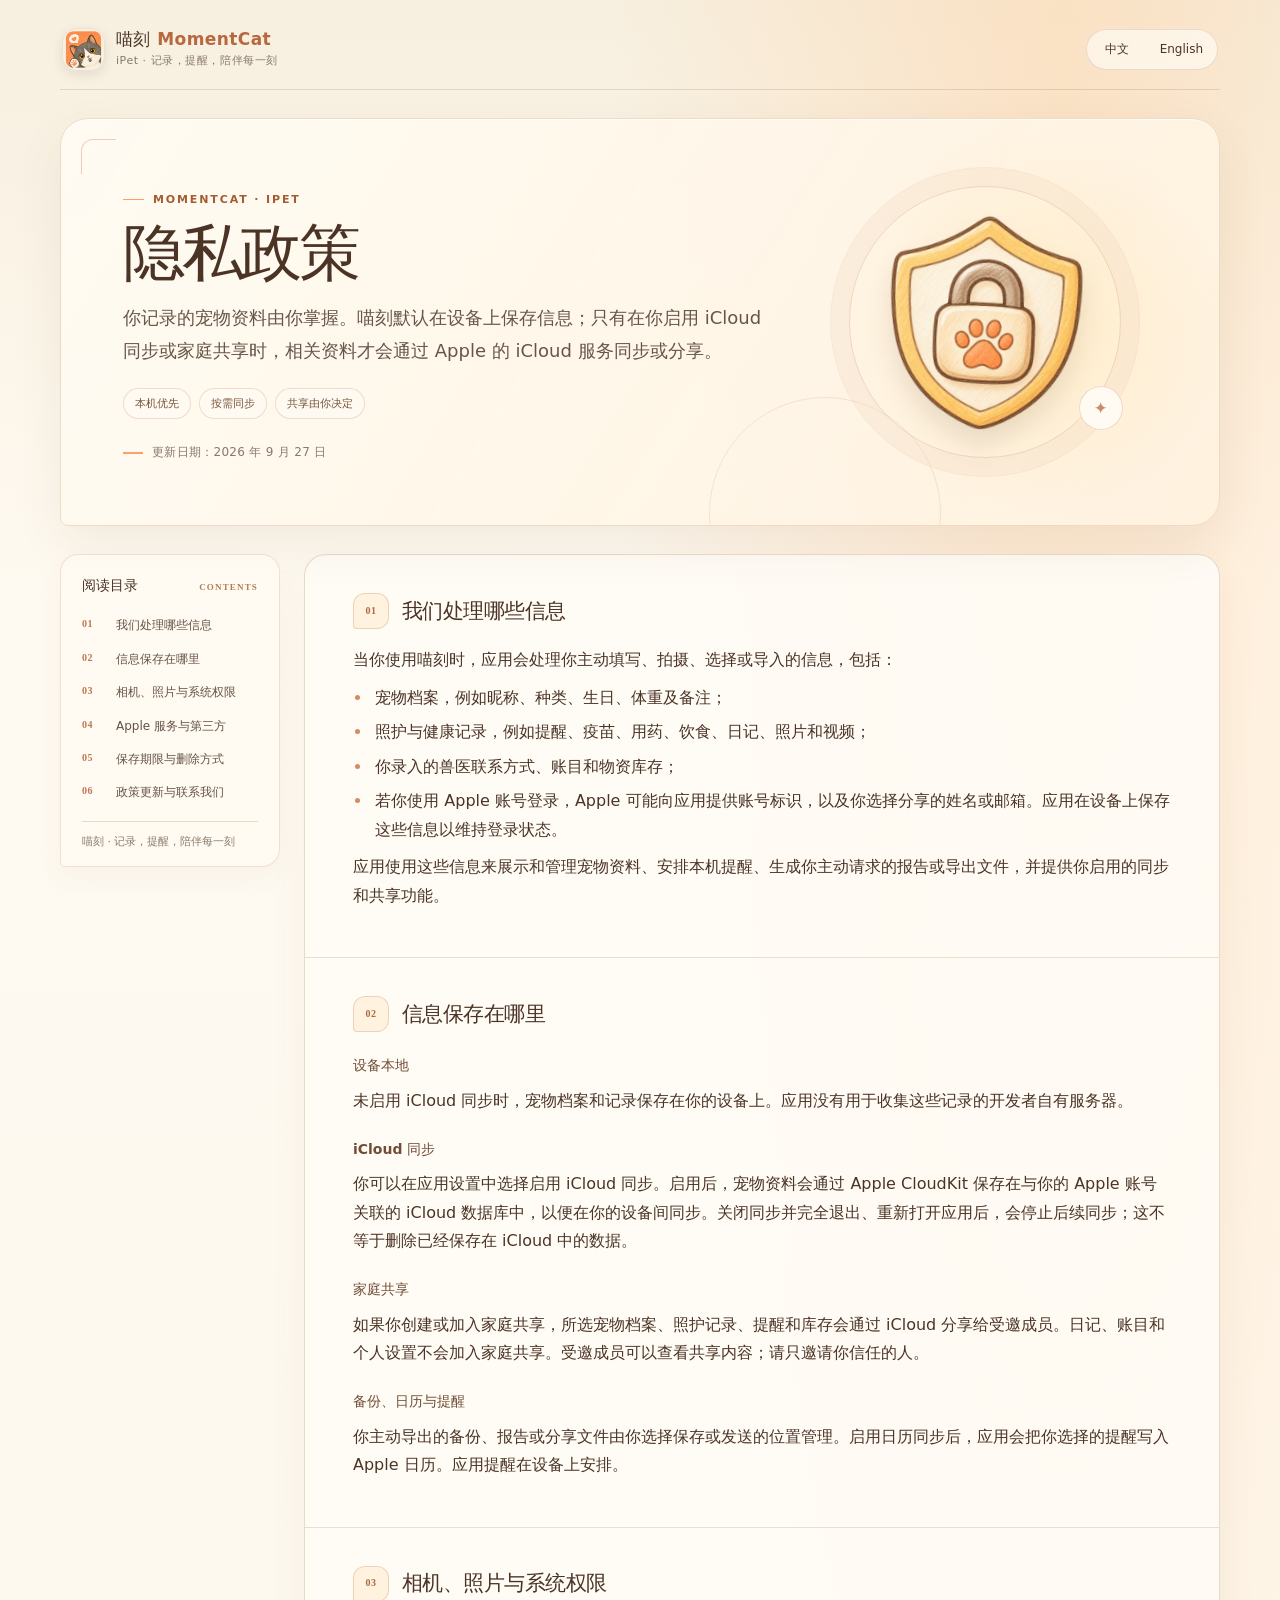
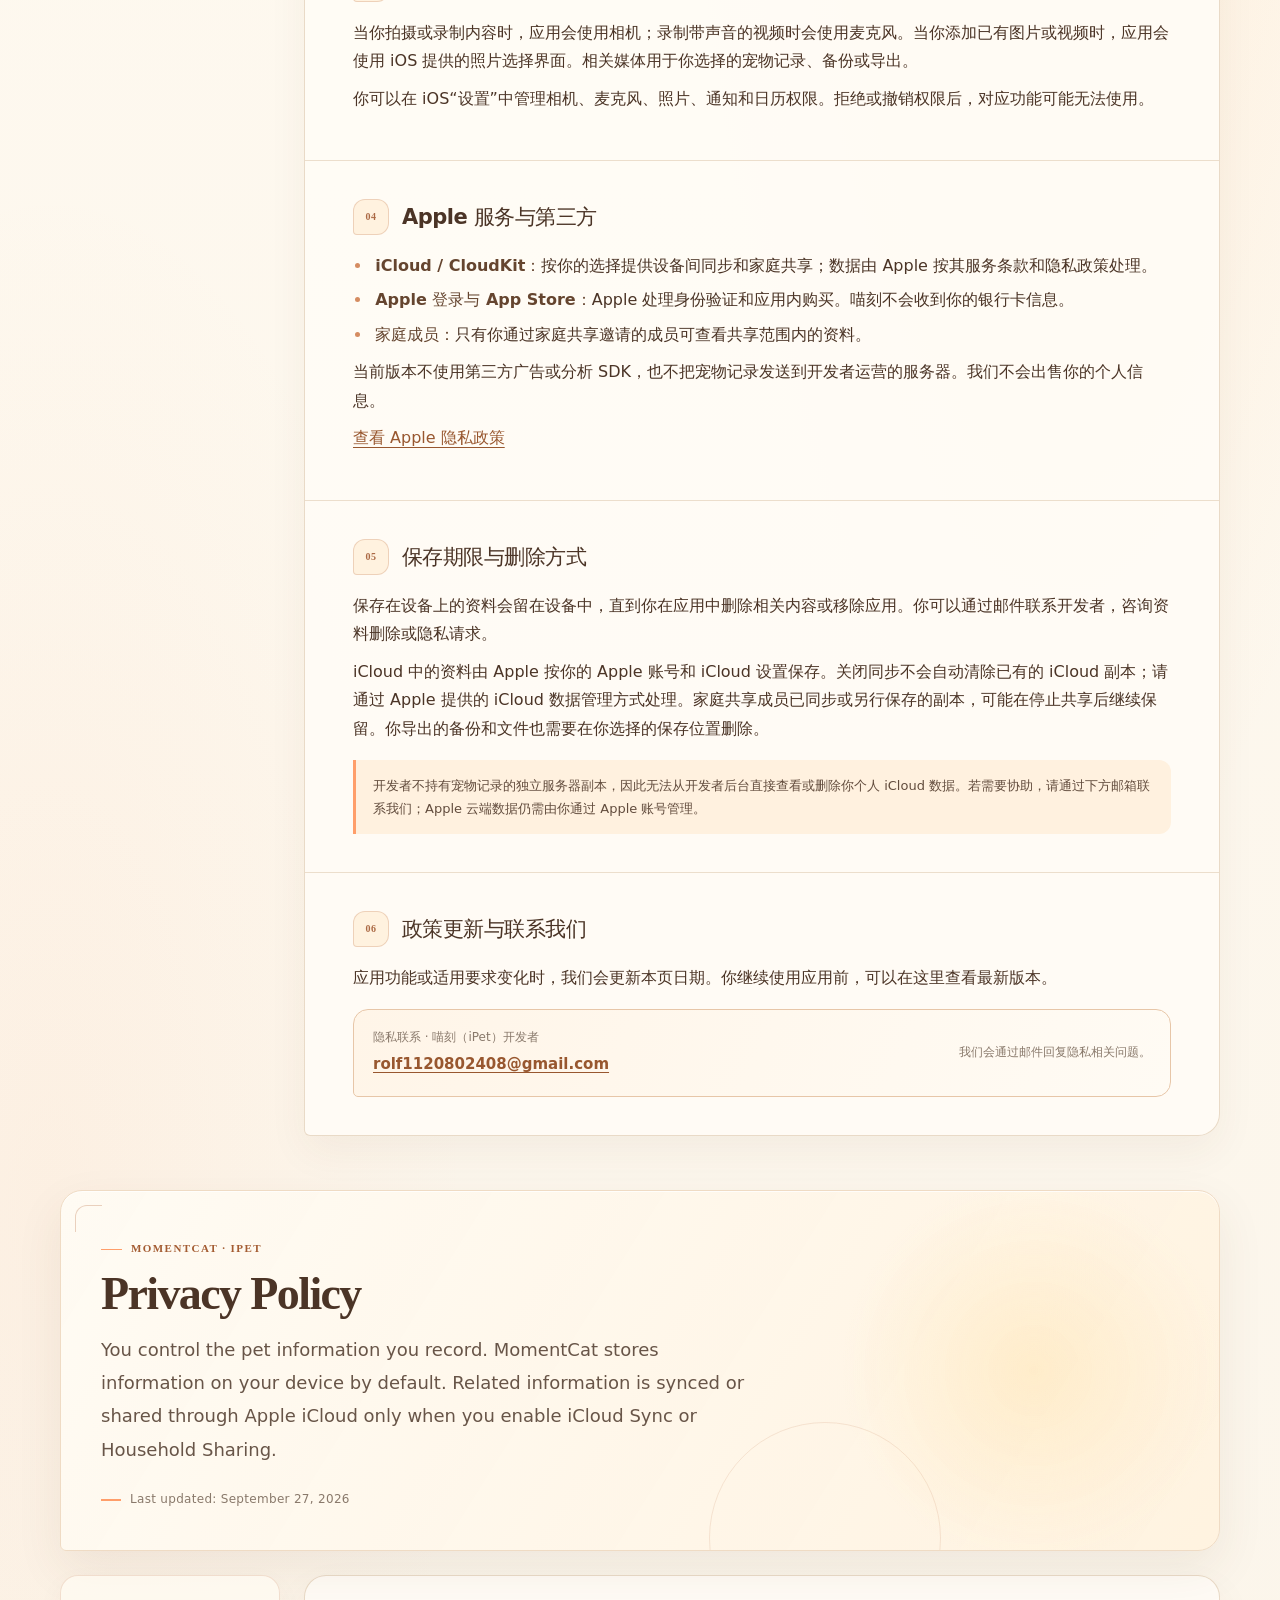
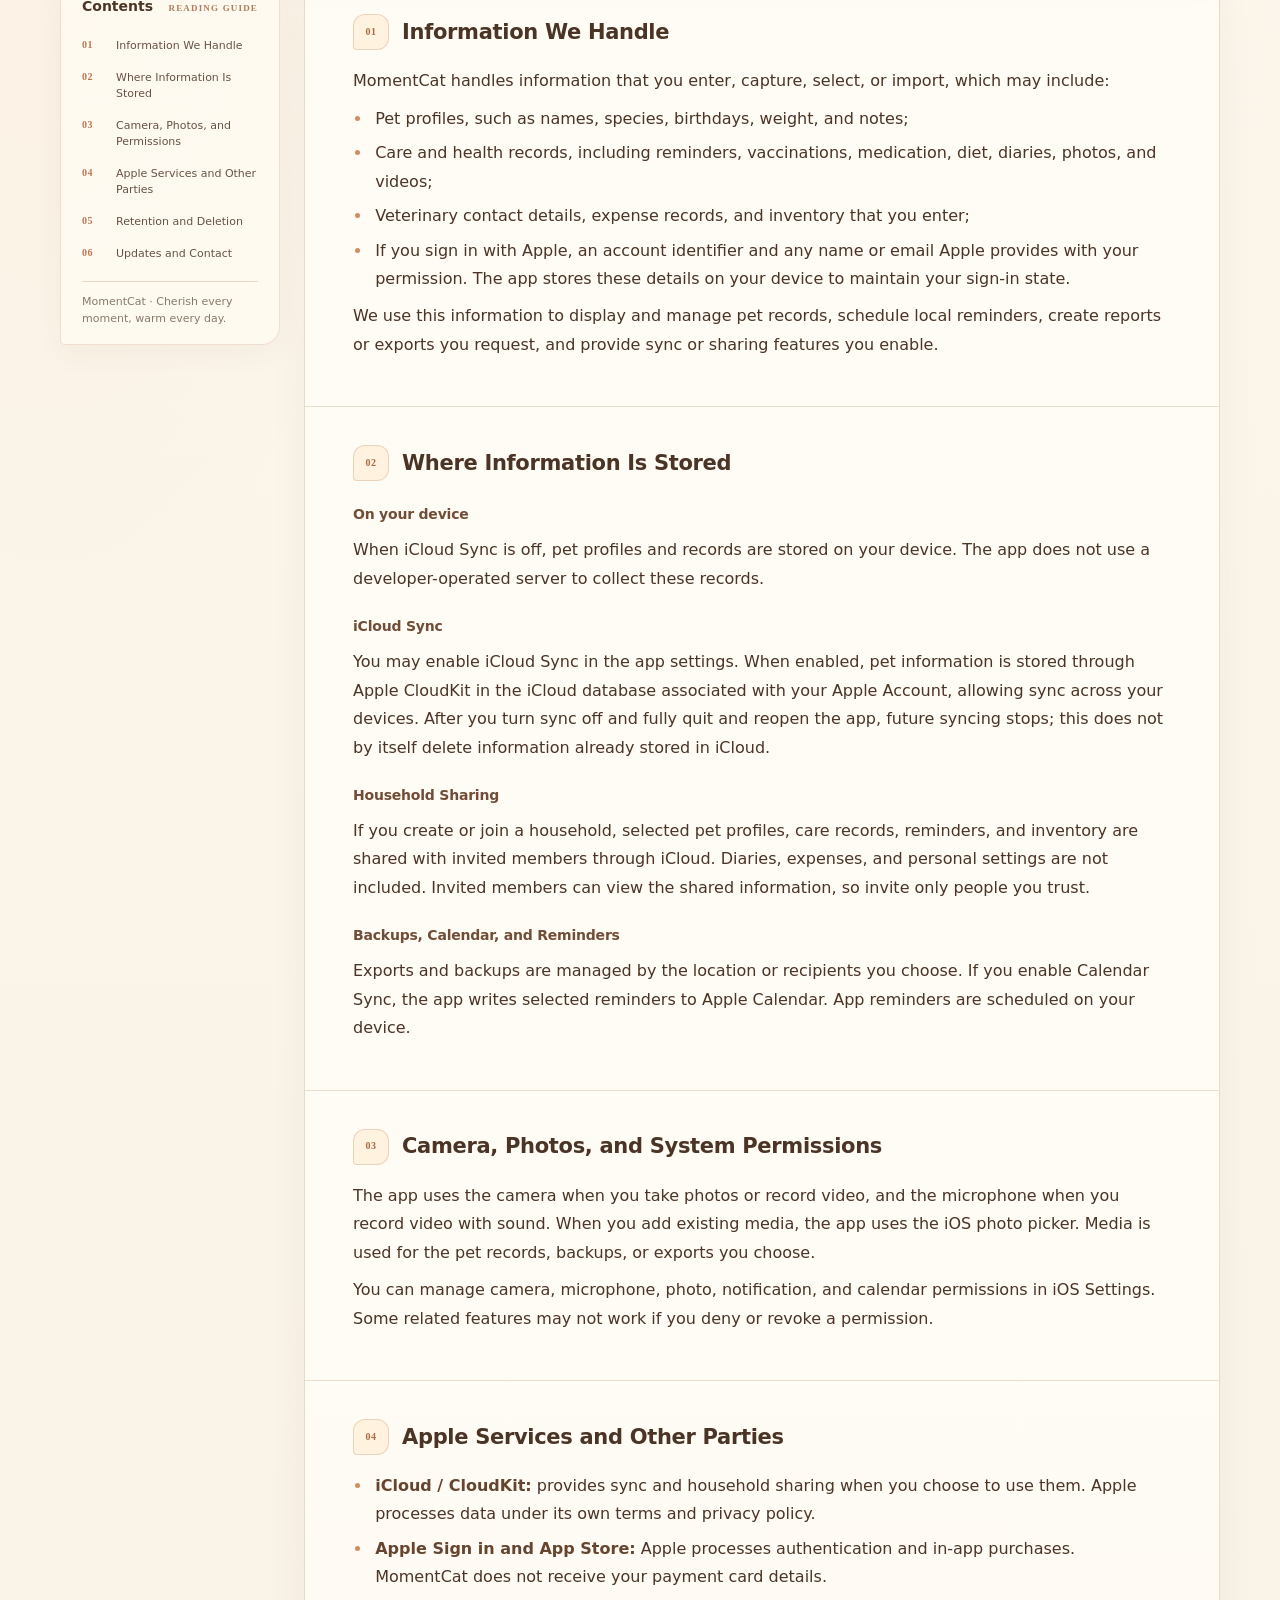
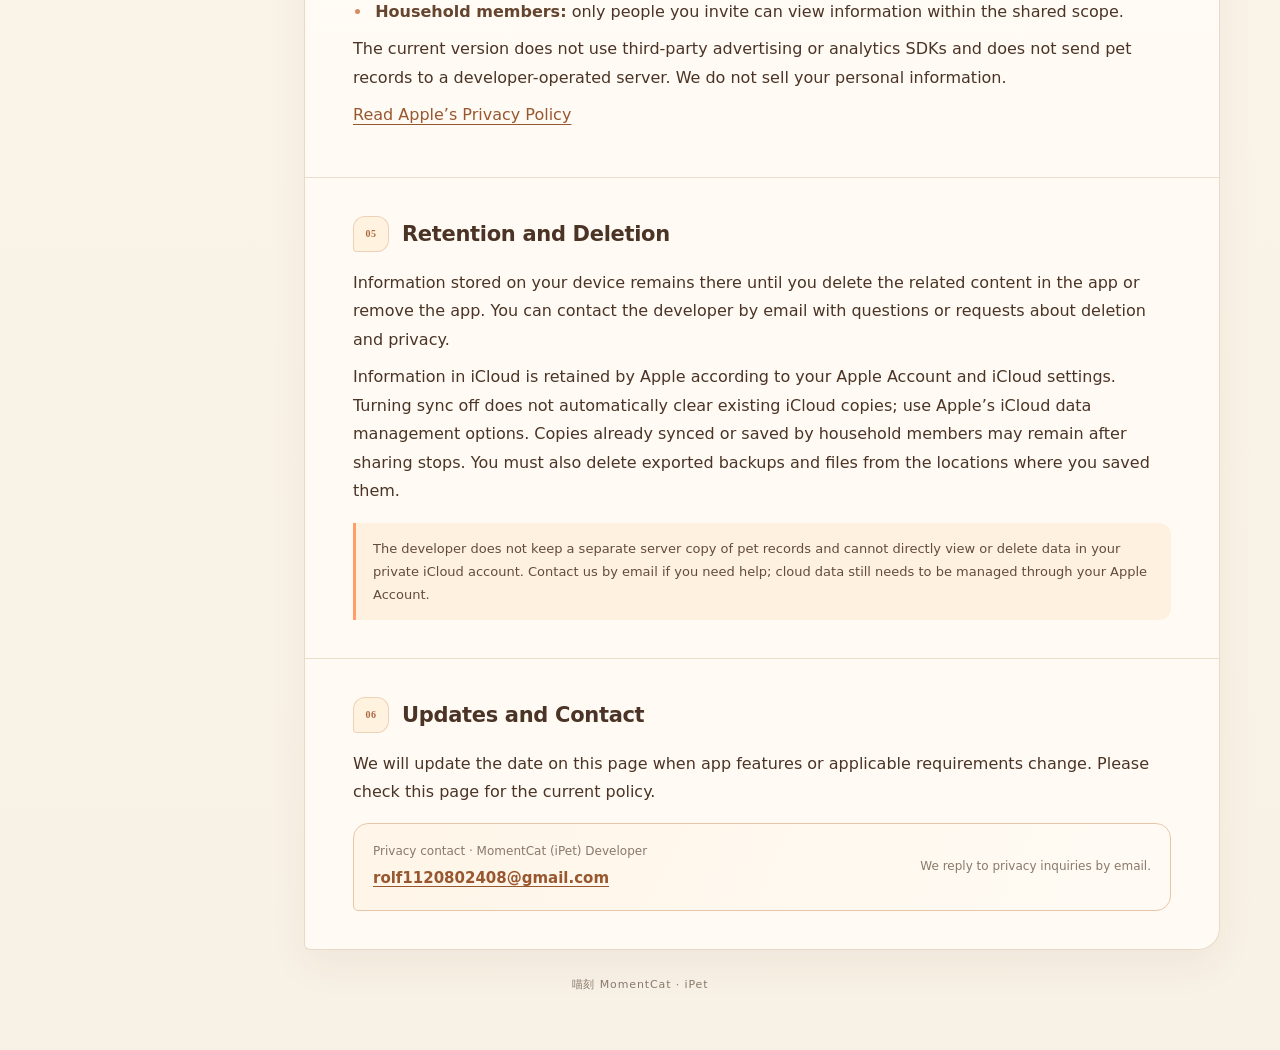
==== index.html @ 3aa4ffc6 "Publish iPet privacy policy" ====
<!doctype html>
<html lang="zh-Hans">
<head>
  <meta charset="utf-8">
  <meta name="viewport" content="width=device-width, initial-scale=1">
  <meta name="description" content="喵刻 iPet 隐私政策，说明应用如何处理宠物档案、照护记录、iCloud 同步和家庭共享数据。">
  <meta name="theme-color" content="#f7efdf">
  <title>隐私政策 · 喵刻 iPet</title>
  <style>
    :root {
      color-scheme: light;
      --paper: #f7efdf;
      --paper-light: #fffbf3;
      --paper-warm: #fff2df;
      --ink: #4b3426;
      --muted: #89796b;
      --line: #e8d8c4;
      --peach: #ff9e6a;
      --apricot: #ffc48b;
      --caramel: #c98d67;
      font-family: -apple-system, BlinkMacSystemFont, "PingFang SC", "Hiragino Sans GB", "Microsoft YaHei", system-ui, sans-serif;
      font-synthesis: none;
      text-rendering: optimizeLegibility;
      scroll-behavior: smooth;
    }

    * { box-sizing: border-box; }
    body {
      margin: 0;
      color: var(--ink);
      background:
        radial-gradient(ellipse at 83% 3%, rgba(255, 196, 139, .34), transparent 28rem),
        radial-gradient(ellipse at 4% 48%, rgba(255, 158, 106, .08), transparent 26rem),
        linear-gradient(180deg, #f7efdf 0%, #fffaf1 38rem, #f8f1e5 100%);
      line-height: 1.78;
    }

    a { color: #98572f; text-underline-offset: .22em; }
    a:hover { color: #6e3d23; }
    a:focus-visible { outline: 3px solid var(--peach); outline-offset: 4px; border-radius: 5px; }
    .page-shell { width: min(100% - 48px, 1160px); margin: 0 auto; padding: 24px 0 56px; }
    .masthead { display: flex; align-items: center; justify-content: space-between; gap: 18px; padding: 4px 2px 18px; border-bottom: 1px solid rgba(137, 121, 107, .22); }
    .brand { display: flex; align-items: center; gap: 11px; min-width: 0; }
    .brand-mark { width: 43px; height: 43px; flex: 0 0 auto; border: 1px solid rgba(75, 52, 38, .08); border-radius: 14px; box-shadow: 0 4px 12px rgba(75, 52, 38, .1); }
    .brand-name { font-size: 17px; font-weight: 760; letter-spacing: .025em; line-height: 1.35; }
    .brand-name span { color: #b7683e; font-weight: 600; }
    .brand-caption { color: var(--muted); font-size: 11px; letter-spacing: .05em; }
    .language-nav { display: flex; gap: 7px; padding: 4px; border: 1px solid rgba(137, 121, 107, .2); border-radius: 999px; background: rgba(255, 251, 243, .7); }
    .language-nav a { min-width: 52px; padding: 5px 10px; border-radius: 999px; color: var(--ink); font-size: 12px; text-align: center; text-decoration: none; transition: background .18s ease, color .18s ease; }
    .language-nav a:hover { color: #fffaf1; background: #b7683e; }

    .intro {
      position: relative;
      display: grid;
      grid-template-columns: minmax(0, 1.3fr) minmax(220px, .7fr);
      align-items: center;
      gap: clamp(12px, 4vw, 52px);
      min-height: 330px;
      margin: 28px 0 28px;
      padding: clamp(28px, 5.5vw, 62px);
      overflow: hidden;
      border: 1px solid #efdbc4;
      border-radius: 28px 28px 28px 8px;
      background:
        radial-gradient(circle at 84% 50%, rgba(255, 225, 166, .42), transparent 12rem),
        linear-gradient(122deg, rgba(255, 251, 243, .98) 0%, rgba(255, 242, 223, .95) 100%);
      box-shadow: 0 18px 48px rgba(87, 60, 40, .08), inset 0 1px rgba(255, 255, 255, .8);
    }
    .intro::before { position: absolute; top: 20px; left: 20px; width: 34px; height: 34px; border-top: 1px solid rgba(201, 141, 103, .38); border-left: 1px solid rgba(201, 141, 103, .38); border-radius: 12px 0 0; content: ""; }
    .intro::after { position: absolute; right: 24%; bottom: -104px; width: 230px; height: 230px; border: 1px solid rgba(201, 141, 103, .19); border-radius: 50%; content: ""; pointer-events: none; }
    .intro-copy { position: relative; z-index: 1; }
    .eyebrow { display: inline-flex; align-items: center; gap: 9px; color: #a45c32; font-size: 11px; font-weight: 750; letter-spacing: .17em; text-transform: uppercase; }
    .eyebrow::before { width: 21px; height: 1px; background: var(--peach); content: ""; }
    h1 { max-width: 12em; margin: 9px 0 13px; font-size: clamp(39px, 6.5vw, 62px); line-height: 1.12; letter-spacing: -.055em; }
    .intro p { max-width: 650px; margin: 0; color: #685548; font-size: clamp(15px, 2vw, 18px); line-height: 1.85; }
    .hero-points { display: flex; flex-wrap: wrap; gap: 8px; margin-top: 20px; }
    .hero-points span { padding: 5px 11px; border: 1px solid rgba(201, 141, 103, .28); border-radius: 999px; background: rgba(255, 251, 243, .68); color: #78543c; font-size: 11px; font-weight: 650; }
    .updated { display: inline-flex; align-items: center; gap: 9px; margin-top: 23px; color: var(--muted); font-size: 12px; letter-spacing: .025em; }
    .updated::before { width: 20px; height: 2px; background: var(--peach); content: ""; }
    .hero-art { position: relative; z-index: 1; display: grid; place-items: center; min-height: 230px; }
    .hero-art::before { position: absolute; width: min(100%, 270px); aspect-ratio: 1; border: 1px solid rgba(201, 141, 103, .28); border-radius: 50%; box-shadow: 0 0 0 18px rgba(255, 251, 243, .18), 0 0 0 19px rgba(201, 141, 103, .12); content: ""; }
    .hero-art::after { position: absolute; right: 10%; bottom: 10%; width: 42px; height: 42px; border: 1px solid rgba(201, 141, 103, .3); border-radius: 50%; background: var(--paper-light); content: "✦"; color: #c98d67; display: grid; place-items: center; font-size: 17px; }
    .hero-art img { position: relative; width: min(88%, 270px); filter: drop-shadow(0 16px 12px rgba(91, 62, 40, .12)); transform: rotate(3deg); }

    .reader-layout { display: grid; grid-template-columns: 220px minmax(0, 1fr); align-items: start; gap: 24px; }
    .toc { position: sticky; top: 18px; padding: 18px 14px 16px; border: 1px solid rgba(201, 141, 103, .25); border-radius: 18px 18px 18px 5px; background: rgba(255, 251, 243, .78); box-shadow: 0 10px 28px rgba(87, 60, 40, .045); }
    .toc-heading { display: flex; align-items: baseline; justify-content: space-between; gap: 8px; margin: 0 7px 11px; color: var(--ink); font-size: 14px; font-weight: 750; }
    .toc-heading span { color: #b17b59; font-family: Georgia, "Times New Roman", serif; font-size: 9px; font-weight: 600; letter-spacing: .13em; }
    .toc a { display: grid; grid-template-columns: 26px minmax(0, 1fr); align-items: start; gap: 8px; padding: 8px 7px; border-radius: 9px; color: #665244; font-size: 12px; line-height: 1.45; text-decoration: none; }
    .toc a b { color: #bd7650; font-family: Georgia, "Times New Roman", serif; font-size: 10px; letter-spacing: .04em; }
    .toc a:hover { color: var(--ink); background: #fff0dd; }
    .toc-note { margin: 11px 7px 0; padding-top: 11px; border-top: 1px solid var(--line); color: var(--muted); font-size: 11px; line-height: 1.6; }
    .policy-copy { overflow: hidden; border: 1px solid rgba(232, 216, 196, .95); border-radius: 22px 22px 22px 6px; background: rgba(255, 252, 246, .88); box-shadow: 0 16px 40px rgba(87, 60, 40, .055); counter-reset: policy-section; }
    .policy-section { margin: 0; padding: clamp(24px, 4vw, 38px) clamp(23px, 5vw, 48px); border-bottom: 1px solid rgba(232, 216, 196, .82); scroll-margin-top: 24px; counter-increment: policy-section; }
    .policy-section:last-child { border-bottom: 0; }
    h2 { display: flex; align-items: center; gap: 13px; margin: 0 0 17px; font-size: clamp(18px, 2vw, 21px); line-height: 1.45; letter-spacing: -.025em; }
    h2::before { display: grid; place-items: center; width: 34px; height: 34px; flex: 0 0 auto; border: 1px solid rgba(201, 141, 103, .32); border-radius: 12px 12px 12px 4px; background: #fff2df; color: #ab6944; content: counter(policy-section, decimal-leading-zero); font-family: Georgia, "Times New Roman", serif; font-size: 10px; font-weight: 700; letter-spacing: .06em; }
    h3 { margin: 21px 0 5px; color: #714d37; font-size: 14px; }
    p { margin: 9px 0; }
    ul { margin: 9px 0 0; padding-left: 1.2em; }
    li { margin: 6px 0; padding-left: 3px; }
    li::marker { color: #d58c61; }
    strong { color: #65452f; }
    .notice { margin-top: 17px; padding: 14px 17px; border-left: 3px solid var(--peach); border-radius: 0 12px 12px 0; background: #fff1df; color: #624c3d; font-size: 13px; }
    .contact-card { display: flex; flex-wrap: wrap; align-items: center; justify-content: space-between; gap: 10px 20px; margin-top: 16px; padding: 17px 19px; border: 1px solid #e7c6a8; border-radius: 15px 15px 15px 5px; background: linear-gradient(115deg, #fff5e8, #fffbf4); }
    .contact-label { color: var(--muted); font-size: 12px; }
    .contact-email { display: inline-block; margin-top: 3px; font-size: 15px; font-weight: 720; overflow-wrap: anywhere; }
    .english { margin-top: 54px; scroll-margin-top: 18px; }
    .english .intro { display: block; min-height: auto; margin-bottom: 24px; padding: clamp(24px, 4vw, 40px); border-radius: 22px 22px 22px 6px; }
    .english .intro::before { top: 14px; left: 14px; width: 26px; height: 26px; }
    .english h1 { font-family: Georgia, "Times New Roman", serif; font-size: clamp(34px, 5vw, 46px); font-weight: 600; letter-spacing: -.035em; }
    .english .eyebrow { font-family: Georgia, "Times New Roman", serif; letter-spacing: .13em; }
    .english h2, .english h3 { letter-spacing: -.015em; }
    .english .toc a { font-size: 11px; }
    footer { padding: 25px 4px 0; color: var(--muted); font-size: 11px; letter-spacing: .08em; text-align: center; }

    @media (max-width: 780px) {
      .page-shell { width: min(100% - 32px, 680px); }
      .reader-layout { grid-template-columns: minmax(0, 1fr); gap: 12px; }
      .toc { position: sticky; z-index: 5; top: 0; display: block; padding: 9px 10px; overflow: hidden; border-radius: 12px; backdrop-filter: blur(14px); }
      .toc-heading, .toc-note { display: none; }
      .toc-links { display: flex; gap: 5px; overflow-x: auto; scrollbar-width: none; }
      .toc-links::-webkit-scrollbar { display: none; }
      .toc a { display: block; flex: 0 0 auto; padding: 7px 10px; border: 1px solid rgba(201, 141, 103, .19); border-radius: 999px; white-space: nowrap; font-size: 11px; }
      .toc a b { margin-right: 5px; }
      .policy-copy { border-radius: 17px 17px 17px 5px; }
      .policy-section { scroll-margin-top: 66px; }
      .english { margin-top: 40px; }
    }
    @media (max-width: 560px) {
      .page-shell { width: min(100% - 22px, 680px); padding-top: 13px; }
      .masthead { align-items: flex-start; gap: 8px; padding-bottom: 14px; }
      .brand { gap: 8px; }
      .brand-mark { width: 36px; height: 36px; border-radius: 11px; }
      .brand-name { font-size: 15px; }
      .brand-caption { font-size: 9px; letter-spacing: 0; }
      .language-nav { gap: 2px; padding: 3px; }
      .language-nav a { min-width: 44px; padding: 5px 7px; font-size: 11px; }
      .intro { grid-template-columns: minmax(0, 1fr) 98px; gap: 4px; min-height: 0; margin: 16px 0 17px; padding: 24px 18px 21px; border-radius: 21px 21px 21px 6px; }
      .intro::before { top: 11px; left: 11px; width: 22px; height: 22px; }
      .eyebrow { gap: 6px; font-size: 9px; letter-spacing: .13em; }
      .eyebrow::before { width: 14px; }
      h1 { margin: 9px 0 9px; font-size: clamp(34px, 10vw, 44px); }
      .intro p { font-size: 13px; line-height: 1.72; }
      .hero-points { gap: 5px; margin-top: 13px; }
      .hero-points span { padding: 4px 7px; font-size: 9px; }
      .updated { margin-top: 14px; font-size: 10px; }
      .updated::before { width: 13px; }
      .hero-art { min-height: 112px; }
      .hero-art::before { width: 86px; box-shadow: 0 0 0 8px rgba(255, 251, 243, .18), 0 0 0 9px rgba(201, 141, 103, .12); }
      .hero-art img { width: 106px; max-width: none; }
      .hero-art::after { right: -1px; bottom: 2px; width: 27px; height: 27px; font-size: 12px; }
      .toc { padding: 7px; }
      .toc a { padding: 6px 8px; font-size: 10px; }
      .policy-section { padding: 22px 18px; }
      h2 { gap: 10px; margin-bottom: 13px; font-size: 17px; }
      h2::before { width: 29px; height: 29px; border-radius: 10px 10px 10px 3px; font-size: 9px; }
      .policy-section p, .policy-section li { font-size: 13px; }
      .contact-card { align-items: flex-start; flex-direction: column; padding: 14px; }
      .contact-email { font-size: 13px; }
      .english .intro { display: block; padding: 23px 18px; }
      .english h1 { font-size: 34px; }
    }
    @media (prefers-reduced-motion: reduce) {
      :root { scroll-behavior: auto; }
      *, *::before, *::after { transition-duration: .01ms !important; animation-duration: .01ms !important; animation-iteration-count: 1 !important; }
    }
  </style>
</head>
<body>
  <main class="page-shell">
    <header class="masthead">
      <div class="brand" aria-label="喵刻 iPet">
        <img class="brand-mark" src="assets/momentcat-app-icon.png" alt="" aria-hidden="true">
        <div>
          <div class="brand-name">喵刻 <span lang="en">MomentCat</span></div>
          <div class="brand-caption">iPet · 记录，提醒，陪伴每一刻</div>
        </div>
      </div>
      <nav class="language-nav" aria-label="页面语言">
        <a href="#zh" lang="zh-Hans">中文</a>
        <a href="#en" lang="en">English</a>
      </nav>
    </header>

    <section class="intro" id="zh" lang="zh-Hans">
      <div class="intro-copy">
        <div class="eyebrow">MomentCat · iPet</div>
        <h1>隐私政策</h1>
        <p>你记录的宠物资料由你掌握。喵刻默认在设备上保存信息；只有在你启用 iCloud 同步或家庭共享时，相关资料才会通过 Apple 的 iCloud 服务同步或分享。</p>
        <div class="hero-points" aria-label="隐私原则">
          <span>本机优先</span>
          <span>按需同步</span>
          <span>共享由你决定</span>
        </div>
        <div class="updated">更新日期：2026 年 9 月 27 日</div>
      </div>
      <div class="hero-art" aria-hidden="true">
        <img src="assets/privacy-shield.png" alt="">
      </div>
    </section>

    <div class="reader-layout">
      <nav class="toc" aria-label="隐私政策目录">
        <div class="toc-heading">阅读目录 <span>CONTENTS</span></div>
        <div class="toc-links">
          <a href="#zh-information"><b>01</b>我们处理哪些信息</a>
          <a href="#zh-storage"><b>02</b>信息保存在哪里</a>
          <a href="#zh-permissions"><b>03</b>相机、照片与系统权限</a>
          <a href="#zh-services"><b>04</b>Apple 服务与第三方</a>
          <a href="#zh-retention"><b>05</b>保存期限与删除方式</a>
          <a href="#zh-contact"><b>06</b>政策更新与联系我们</a>
        </div>
        <p class="toc-note">喵刻 · 记录，提醒，陪伴每一刻</p>
      </nav>
      <div class="policy-copy">
    <section class="policy-section" id="zh-information" lang="zh-Hans">
      <h2>我们处理哪些信息</h2>
      <p>当你使用喵刻时，应用会处理你主动填写、拍摄、选择或导入的信息，包括：</p>
      <ul>
        <li>宠物档案，例如昵称、种类、生日、体重及备注；</li>
        <li>照护与健康记录，例如提醒、疫苗、用药、饮食、日记、照片和视频；</li>
        <li>你录入的兽医联系方式、账目和物资库存；</li>
        <li>若你使用 Apple 账号登录，Apple 可能向应用提供账号标识，以及你选择分享的姓名或邮箱。应用在设备上保存这些信息以维持登录状态。</li>
      </ul>
      <p>应用使用这些信息来展示和管理宠物资料、安排本机提醒、生成你主动请求的报告或导出文件，并提供你启用的同步和共享功能。</p>
    </section>

    <section class="policy-section" id="zh-storage" lang="zh-Hans">
      <h2>信息保存在哪里</h2>
      <h3>设备本地</h3>
      <p>未启用 iCloud 同步时，宠物档案和记录保存在你的设备上。应用没有用于收集这些记录的开发者自有服务器。</p>
      <h3>iCloud 同步</h3>
      <p>你可以在应用设置中选择启用 iCloud 同步。启用后，宠物资料会通过 Apple CloudKit 保存在与你的 Apple 账号关联的 iCloud 数据库中，以便在你的设备间同步。关闭同步并完全退出、重新打开应用后，会停止后续同步；这不等于删除已经保存在 iCloud 中的数据。</p>
      <h3>家庭共享</h3>
      <p>如果你创建或加入家庭共享，所选宠物档案、照护记录、提醒和库存会通过 iCloud 分享给受邀成员。日记、账目和个人设置不会加入家庭共享。受邀成员可以查看共享内容；请只邀请你信任的人。</p>
      <h3>备份、日历与提醒</h3>
      <p>你主动导出的备份、报告或分享文件由你选择保存或发送的位置管理。启用日历同步后，应用会把你选择的提醒写入 Apple 日历。应用提醒在设备上安排。</p>
    </section>

    <section class="policy-section" id="zh-permissions" lang="zh-Hans">
      <h2>相机、照片与系统权限</h2>
      <p>当你拍摄或录制内容时，应用会使用相机；录制带声音的视频时会使用麦克风。当你添加已有图片或视频时，应用会使用 iOS 提供的照片选择界面。相关媒体用于你选择的宠物记录、备份或导出。</p>
      <p>你可以在 iOS“设置”中管理相机、麦克风、照片、通知和日历权限。拒绝或撤销权限后，对应功能可能无法使用。</p>
    </section>

    <section class="policy-section" id="zh-services" lang="zh-Hans">
      <h2>Apple 服务与第三方</h2>
      <ul>
        <li><strong>iCloud / CloudKit：</strong>按你的选择提供设备间同步和家庭共享；数据由 Apple 按其服务条款和隐私政策处理。</li>
        <li><strong>Apple 登录与 App Store：</strong>Apple 处理身份验证和应用内购买。喵刻不会收到你的银行卡信息。</li>
        <li><strong>家庭成员：</strong>只有你通过家庭共享邀请的成员可查看共享范围内的资料。</li>
      </ul>
      <p>当前版本不使用第三方广告或分析 SDK，也不把宠物记录发送到开发者运营的服务器。我们不会出售你的个人信息。</p>
      <p><a href="https://www.apple.com/legal/privacy/" rel="noopener noreferrer">查看 Apple 隐私政策</a></p>
    </section>

    <section class="policy-section" id="zh-retention" lang="zh-Hans">
      <h2>保存期限与删除方式</h2>
      <p>保存在设备上的资料会留在设备中，直到你在应用中删除相关内容或移除应用。你可以通过邮件联系开发者，咨询资料删除或隐私请求。</p>
      <p>iCloud 中的资料由 Apple 按你的 Apple 账号和 iCloud 设置保存。关闭同步不会自动清除已有的 iCloud 副本；请通过 Apple 提供的 iCloud 数据管理方式处理。家庭共享成员已同步或另行保存的副本，可能在停止共享后继续保留。你导出的备份和文件也需要在你选择的保存位置删除。</p>
      <div class="notice">开发者不持有宠物记录的独立服务器副本，因此无法从开发者后台直接查看或删除你个人 iCloud 数据。若需要协助，请通过下方邮箱联系我们；Apple 云端数据仍需由你通过 Apple 账号管理。</div>
    </section>

    <section class="policy-section" id="zh-contact" lang="zh-Hans">
      <h2>政策更新与联系我们</h2>
      <p>应用功能或适用要求变化时，我们会更新本页日期。你继续使用应用前，可以在这里查看最新版本。</p>
      <div class="contact-card">
        <div>
          <div class="contact-label">隐私联系 · 喵刻（iPet）开发者</div>
          <a class="contact-email" href="mailto:rolf1120802408@gmail.com">rolf1120802408@gmail.com</a>
        </div>
        <span class="contact-label">我们会通过邮件回复隐私相关问题。</span>
      </div>
    </section>

      </div>
    </div>

    <section class="english" id="en" lang="en">
      <div class="intro">
        <div class="eyebrow">MomentCat · iPet</div>
        <h1>Privacy Policy</h1>
        <p>You control the pet information you record. MomentCat stores information on your device by default. Related information is synced or shared through Apple iCloud only when you enable iCloud Sync or Household Sharing.</p>
        <div class="updated">Last updated: September 27, 2026</div>
      </div>

      <div class="reader-layout">
        <nav class="toc" aria-label="Privacy policy contents">
          <div class="toc-heading">Contents <span>READING GUIDE</span></div>
          <div class="toc-links">
            <a href="#en-information"><b>01</b>Information We Handle</a>
            <a href="#en-storage"><b>02</b>Where Information Is Stored</a>
            <a href="#en-permissions"><b>03</b>Camera, Photos, and Permissions</a>
            <a href="#en-services"><b>04</b>Apple Services and Other Parties</a>
            <a href="#en-retention"><b>05</b>Retention and Deletion</a>
            <a href="#en-contact"><b>06</b>Updates and Contact</a>
          </div>
          <p class="toc-note">MomentCat · Cherish every moment, warm every day.</p>
        </nav>
        <div class="policy-copy">
      <section class="policy-section" id="en-information">
        <h2>Information We Handle</h2>
        <p>MomentCat handles information that you enter, capture, select, or import, which may include:</p>
        <ul>
          <li>Pet profiles, such as names, species, birthdays, weight, and notes;</li>
          <li>Care and health records, including reminders, vaccinations, medication, diet, diaries, photos, and videos;</li>
          <li>Veterinary contact details, expense records, and inventory that you enter;</li>
          <li>If you sign in with Apple, an account identifier and any name or email Apple provides with your permission. The app stores these details on your device to maintain your sign-in state.</li>
        </ul>
        <p>We use this information to display and manage pet records, schedule local reminders, create reports or exports you request, and provide sync or sharing features you enable.</p>
      </section>

      <section class="policy-section" id="en-storage">
        <h2>Where Information Is Stored</h2>
        <h3>On your device</h3>
        <p>When iCloud Sync is off, pet profiles and records are stored on your device. The app does not use a developer-operated server to collect these records.</p>
        <h3>iCloud Sync</h3>
        <p>You may enable iCloud Sync in the app settings. When enabled, pet information is stored through Apple CloudKit in the iCloud database associated with your Apple Account, allowing sync across your devices. After you turn sync off and fully quit and reopen the app, future syncing stops; this does not by itself delete information already stored in iCloud.</p>
        <h3>Household Sharing</h3>
        <p>If you create or join a household, selected pet profiles, care records, reminders, and inventory are shared with invited members through iCloud. Diaries, expenses, and personal settings are not included. Invited members can view the shared information, so invite only people you trust.</p>
        <h3>Backups, Calendar, and Reminders</h3>
        <p>Exports and backups are managed by the location or recipients you choose. If you enable Calendar Sync, the app writes selected reminders to Apple Calendar. App reminders are scheduled on your device.</p>
      </section>

      <section class="policy-section" id="en-permissions">
        <h2>Camera, Photos, and System Permissions</h2>
        <p>The app uses the camera when you take photos or record video, and the microphone when you record video with sound. When you add existing media, the app uses the iOS photo picker. Media is used for the pet records, backups, or exports you choose.</p>
        <p>You can manage camera, microphone, photo, notification, and calendar permissions in iOS Settings. Some related features may not work if you deny or revoke a permission.</p>
      </section>

      <section class="policy-section" id="en-services">
        <h2>Apple Services and Other Parties</h2>
        <ul>
          <li><strong>iCloud / CloudKit:</strong> provides sync and household sharing when you choose to use them. Apple processes data under its own terms and privacy policy.</li>
          <li><strong>Apple Sign in and App Store:</strong> Apple processes authentication and in-app purchases. MomentCat does not receive your payment card details.</li>
          <li><strong>Household members:</strong> only people you invite can view information within the shared scope.</li>
        </ul>
        <p>The current version does not use third-party advertising or analytics SDKs and does not send pet records to a developer-operated server. We do not sell your personal information.</p>
        <p><a href="https://www.apple.com/legal/privacy/" rel="noopener noreferrer">Read Apple’s Privacy Policy</a></p>
      </section>

      <section class="policy-section" id="en-retention">
        <h2>Retention and Deletion</h2>
        <p>Information stored on your device remains there until you delete the related content in the app or remove the app. You can contact the developer by email with questions or requests about deletion and privacy.</p>
        <p>Information in iCloud is retained by Apple according to your Apple Account and iCloud settings. Turning sync off does not automatically clear existing iCloud copies; use Apple’s iCloud data management options. Copies already synced or saved by household members may remain after sharing stops. You must also delete exported backups and files from the locations where you saved them.</p>
        <div class="notice">The developer does not keep a separate server copy of pet records and cannot directly view or delete data in your private iCloud account. Contact us by email if you need help; cloud data still needs to be managed through your Apple Account.</div>
      </section>

      <section class="policy-section" id="en-contact">
        <h2>Updates and Contact</h2>
        <p>We will update the date on this page when app features or applicable requirements change. Please check this page for the current policy.</p>
        <div class="contact-card">
          <div>
            <div class="contact-label">Privacy contact · MomentCat (iPet) Developer</div>
            <a class="contact-email" href="mailto:rolf1120802408@gmail.com">rolf1120802408@gmail.com</a>
          </div>
          <span class="contact-label">We reply to privacy inquiries by email.</span>
        </div>
      </section>
        </div>
      </div>
    </section>

    <footer>喵刻 MomentCat · iPet</footer>
  </main>
</body>
</html>
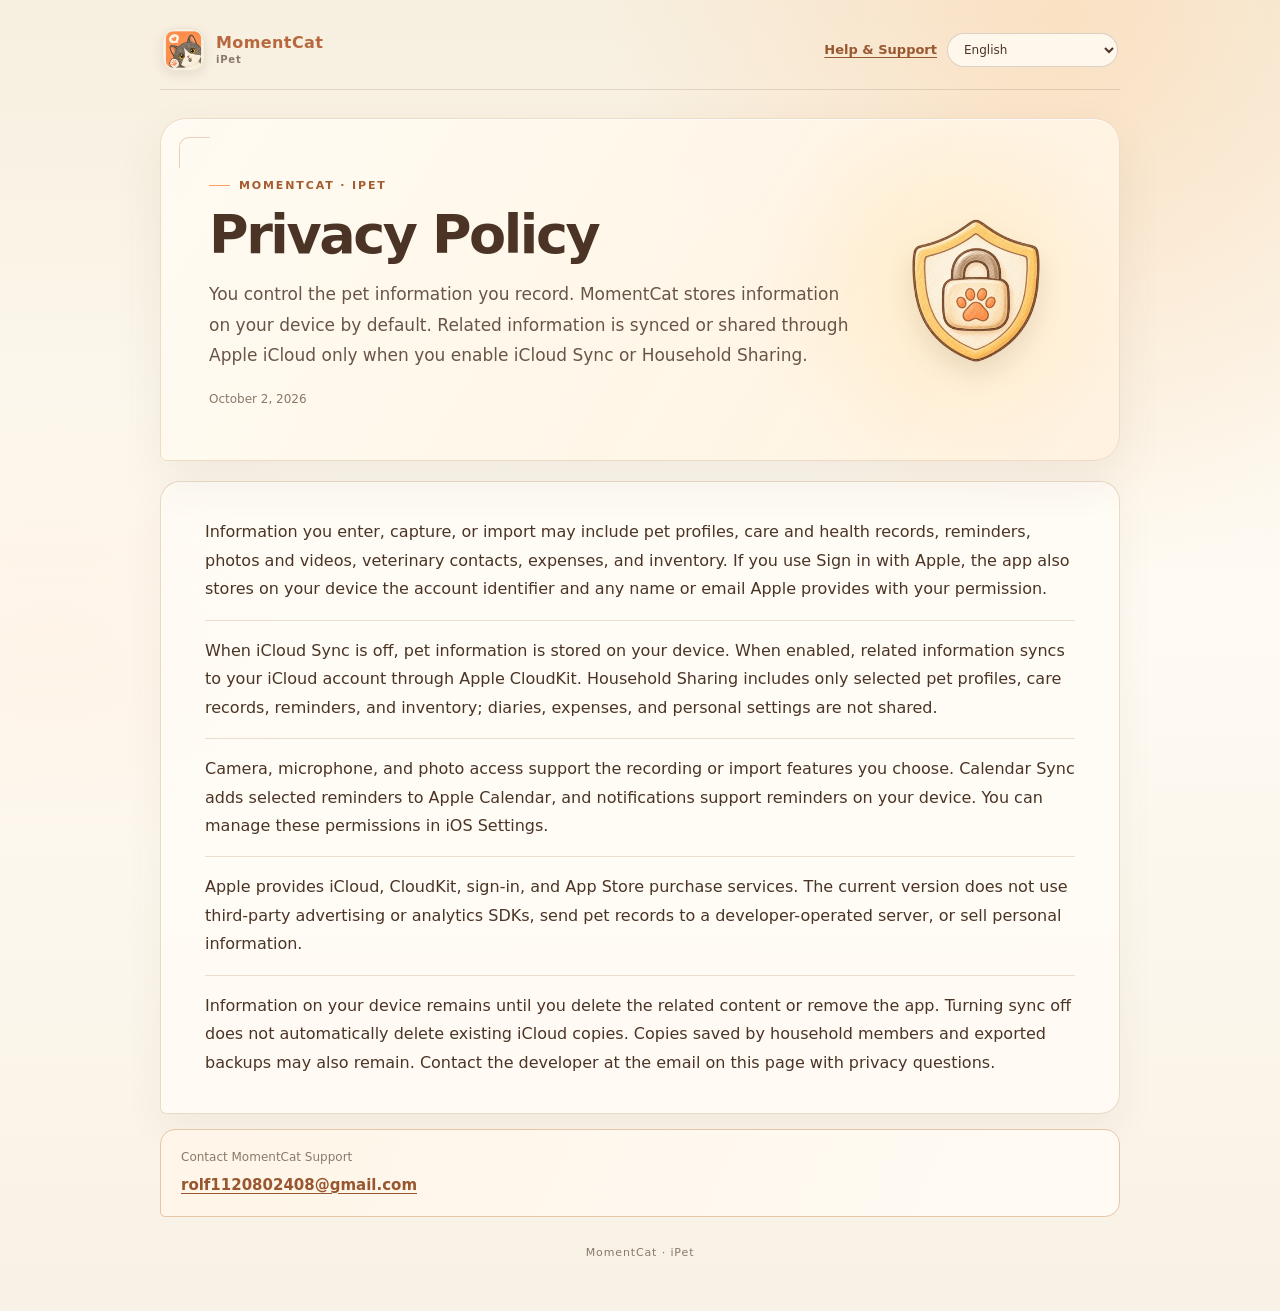
==== commit f02710cf: "Publish localized privacy policy and support site" ====
--- a/index.html
+++ b/index.html
@@ -3,366 +3,56 @@
 <head>
   <meta charset="utf-8">
   <meta name="viewport" content="width=device-width, initial-scale=1">
-  <meta name="description" content="喵刻 iPet 隐私政策，说明应用如何处理宠物档案、照护记录、iCloud 同步和家庭共享数据。">
+  <meta name="description" content="喵刻 iPet 隐私政策。">
   <meta name="theme-color" content="#f7efdf">
   <title>隐私政策 · 喵刻 iPet</title>
-  <style>
-    :root {
-      color-scheme: light;
-      --paper: #f7efdf;
-      --paper-light: #fffbf3;
-      --paper-warm: #fff2df;
-      --ink: #4b3426;
-      --muted: #89796b;
-      --line: #e8d8c4;
-      --peach: #ff9e6a;
-      --apricot: #ffc48b;
-      --caramel: #c98d67;
-      font-family: -apple-system, BlinkMacSystemFont, "PingFang SC", "Hiragino Sans GB", "Microsoft YaHei", system-ui, sans-serif;
-      font-synthesis: none;
-      text-rendering: optimizeLegibility;
-      scroll-behavior: smooth;
-    }
-
-    * { box-sizing: border-box; }
-    body {
-      margin: 0;
-      color: var(--ink);
-      background:
-        radial-gradient(ellipse at 83% 3%, rgba(255, 196, 139, .34), transparent 28rem),
-        radial-gradient(ellipse at 4% 48%, rgba(255, 158, 106, .08), transparent 26rem),
-        linear-gradient(180deg, #f7efdf 0%, #fffaf1 38rem, #f8f1e5 100%);
-      line-height: 1.78;
-    }
-
-    a { color: #98572f; text-underline-offset: .22em; }
-    a:hover { color: #6e3d23; }
-    a:focus-visible { outline: 3px solid var(--peach); outline-offset: 4px; border-radius: 5px; }
-    .page-shell { width: min(100% - 48px, 1160px); margin: 0 auto; padding: 24px 0 56px; }
-    .masthead { display: flex; align-items: center; justify-content: space-between; gap: 18px; padding: 4px 2px 18px; border-bottom: 1px solid rgba(137, 121, 107, .22); }
-    .brand { display: flex; align-items: center; gap: 11px; min-width: 0; }
-    .brand-mark { width: 43px; height: 43px; flex: 0 0 auto; border: 1px solid rgba(75, 52, 38, .08); border-radius: 14px; box-shadow: 0 4px 12px rgba(75, 52, 38, .1); }
-    .brand-name { font-size: 17px; font-weight: 760; letter-spacing: .025em; line-height: 1.35; }
-    .brand-name span { color: #b7683e; font-weight: 600; }
-    .brand-caption { color: var(--muted); font-size: 11px; letter-spacing: .05em; }
-    .language-nav { display: flex; gap: 7px; padding: 4px; border: 1px solid rgba(137, 121, 107, .2); border-radius: 999px; background: rgba(255, 251, 243, .7); }
-    .language-nav a { min-width: 52px; padding: 5px 10px; border-radius: 999px; color: var(--ink); font-size: 12px; text-align: center; text-decoration: none; transition: background .18s ease, color .18s ease; }
-    .language-nav a:hover { color: #fffaf1; background: #b7683e; }
-
-    .intro {
-      position: relative;
-      display: grid;
-      grid-template-columns: minmax(0, 1.3fr) minmax(220px, .7fr);
-      align-items: center;
-      gap: clamp(12px, 4vw, 52px);
-      min-height: 330px;
-      margin: 28px 0 28px;
-      padding: clamp(28px, 5.5vw, 62px);
-      overflow: hidden;
-      border: 1px solid #efdbc4;
-      border-radius: 28px 28px 28px 8px;
-      background:
-        radial-gradient(circle at 84% 50%, rgba(255, 225, 166, .42), transparent 12rem),
-        linear-gradient(122deg, rgba(255, 251, 243, .98) 0%, rgba(255, 242, 223, .95) 100%);
-      box-shadow: 0 18px 48px rgba(87, 60, 40, .08), inset 0 1px rgba(255, 255, 255, .8);
-    }
-    .intro::before { position: absolute; top: 20px; left: 20px; width: 34px; height: 34px; border-top: 1px solid rgba(201, 141, 103, .38); border-left: 1px solid rgba(201, 141, 103, .38); border-radius: 12px 0 0; content: ""; }
-    .intro::after { position: absolute; right: 24%; bottom: -104px; width: 230px; height: 230px; border: 1px solid rgba(201, 141, 103, .19); border-radius: 50%; content: ""; pointer-events: none; }
-    .intro-copy { position: relative; z-index: 1; }
-    .eyebrow { display: inline-flex; align-items: center; gap: 9px; color: #a45c32; font-size: 11px; font-weight: 750; letter-spacing: .17em; text-transform: uppercase; }
-    .eyebrow::before { width: 21px; height: 1px; background: var(--peach); content: ""; }
-    h1 { max-width: 12em; margin: 9px 0 13px; font-size: clamp(39px, 6.5vw, 62px); line-height: 1.12; letter-spacing: -.055em; }
-    .intro p { max-width: 650px; margin: 0; color: #685548; font-size: clamp(15px, 2vw, 18px); line-height: 1.85; }
-    .hero-points { display: flex; flex-wrap: wrap; gap: 8px; margin-top: 20px; }
-    .hero-points span { padding: 5px 11px; border: 1px solid rgba(201, 141, 103, .28); border-radius: 999px; background: rgba(255, 251, 243, .68); color: #78543c; font-size: 11px; font-weight: 650; }
-    .updated { display: inline-flex; align-items: center; gap: 9px; margin-top: 23px; color: var(--muted); font-size: 12px; letter-spacing: .025em; }
-    .updated::before { width: 20px; height: 2px; background: var(--peach); content: ""; }
-    .hero-art { position: relative; z-index: 1; display: grid; place-items: center; min-height: 230px; }
-    .hero-art::before { position: absolute; width: min(100%, 270px); aspect-ratio: 1; border: 1px solid rgba(201, 141, 103, .28); border-radius: 50%; box-shadow: 0 0 0 18px rgba(255, 251, 243, .18), 0 0 0 19px rgba(201, 141, 103, .12); content: ""; }
-    .hero-art::after { position: absolute; right: 10%; bottom: 10%; width: 42px; height: 42px; border: 1px solid rgba(201, 141, 103, .3); border-radius: 50%; background: var(--paper-light); content: "✦"; color: #c98d67; display: grid; place-items: center; font-size: 17px; }
-    .hero-art img { position: relative; width: min(88%, 270px); filter: drop-shadow(0 16px 12px rgba(91, 62, 40, .12)); transform: rotate(3deg); }
-
-    .reader-layout { display: grid; grid-template-columns: 220px minmax(0, 1fr); align-items: start; gap: 24px; }
-    .toc { position: sticky; top: 18px; padding: 18px 14px 16px; border: 1px solid rgba(201, 141, 103, .25); border-radius: 18px 18px 18px 5px; background: rgba(255, 251, 243, .78); box-shadow: 0 10px 28px rgba(87, 60, 40, .045); }
-    .toc-heading { display: flex; align-items: baseline; justify-content: space-between; gap: 8px; margin: 0 7px 11px; color: var(--ink); font-size: 14px; font-weight: 750; }
-    .toc-heading span { color: #b17b59; font-family: Georgia, "Times New Roman", serif; font-size: 9px; font-weight: 600; letter-spacing: .13em; }
-    .toc a { display: grid; grid-template-columns: 26px minmax(0, 1fr); align-items: start; gap: 8px; padding: 8px 7px; border-radius: 9px; color: #665244; font-size: 12px; line-height: 1.45; text-decoration: none; }
-    .toc a b { color: #bd7650; font-family: Georgia, "Times New Roman", serif; font-size: 10px; letter-spacing: .04em; }
-    .toc a:hover { color: var(--ink); background: #fff0dd; }
-    .toc-note { margin: 11px 7px 0; padding-top: 11px; border-top: 1px solid var(--line); color: var(--muted); font-size: 11px; line-height: 1.6; }
-    .policy-copy { overflow: hidden; border: 1px solid rgba(232, 216, 196, .95); border-radius: 22px 22px 22px 6px; background: rgba(255, 252, 246, .88); box-shadow: 0 16px 40px rgba(87, 60, 40, .055); counter-reset: policy-section; }
-    .policy-section { margin: 0; padding: clamp(24px, 4vw, 38px) clamp(23px, 5vw, 48px); border-bottom: 1px solid rgba(232, 216, 196, .82); scroll-margin-top: 24px; counter-increment: policy-section; }
-    .policy-section:last-child { border-bottom: 0; }
-    h2 { display: flex; align-items: center; gap: 13px; margin: 0 0 17px; font-size: clamp(18px, 2vw, 21px); line-height: 1.45; letter-spacing: -.025em; }
-    h2::before { display: grid; place-items: center; width: 34px; height: 34px; flex: 0 0 auto; border: 1px solid rgba(201, 141, 103, .32); border-radius: 12px 12px 12px 4px; background: #fff2df; color: #ab6944; content: counter(policy-section, decimal-leading-zero); font-family: Georgia, "Times New Roman", serif; font-size: 10px; font-weight: 700; letter-spacing: .06em; }
-    h3 { margin: 21px 0 5px; color: #714d37; font-size: 14px; }
-    p { margin: 9px 0; }
-    ul { margin: 9px 0 0; padding-left: 1.2em; }
-    li { margin: 6px 0; padding-left: 3px; }
-    li::marker { color: #d58c61; }
-    strong { color: #65452f; }
-    .notice { margin-top: 17px; padding: 14px 17px; border-left: 3px solid var(--peach); border-radius: 0 12px 12px 0; background: #fff1df; color: #624c3d; font-size: 13px; }
-    .contact-card { display: flex; flex-wrap: wrap; align-items: center; justify-content: space-between; gap: 10px 20px; margin-top: 16px; padding: 17px 19px; border: 1px solid #e7c6a8; border-radius: 15px 15px 15px 5px; background: linear-gradient(115deg, #fff5e8, #fffbf4); }
-    .contact-label { color: var(--muted); font-size: 12px; }
-    .contact-email { display: inline-block; margin-top: 3px; font-size: 15px; font-weight: 720; overflow-wrap: anywhere; }
-    .english { margin-top: 54px; scroll-margin-top: 18px; }
-    .english .intro { display: block; min-height: auto; margin-bottom: 24px; padding: clamp(24px, 4vw, 40px); border-radius: 22px 22px 22px 6px; }
-    .english .intro::before { top: 14px; left: 14px; width: 26px; height: 26px; }
-    .english h1 { font-family: Georgia, "Times New Roman", serif; font-size: clamp(34px, 5vw, 46px); font-weight: 600; letter-spacing: -.035em; }
-    .english .eyebrow { font-family: Georgia, "Times New Roman", serif; letter-spacing: .13em; }
-    .english h2, .english h3 { letter-spacing: -.015em; }
-    .english .toc a { font-size: 11px; }
-    footer { padding: 25px 4px 0; color: var(--muted); font-size: 11px; letter-spacing: .08em; text-align: center; }
-
-    @media (max-width: 780px) {
-      .page-shell { width: min(100% - 32px, 680px); }
-      .reader-layout { grid-template-columns: minmax(0, 1fr); gap: 12px; }
-      .toc { position: sticky; z-index: 5; top: 0; display: block; padding: 9px 10px; overflow: hidden; border-radius: 12px; backdrop-filter: blur(14px); }
-      .toc-heading, .toc-note { display: none; }
-      .toc-links { display: flex; gap: 5px; overflow-x: auto; scrollbar-width: none; }
-      .toc-links::-webkit-scrollbar { display: none; }
-      .toc a { display: block; flex: 0 0 auto; padding: 7px 10px; border: 1px solid rgba(201, 141, 103, .19); border-radius: 999px; white-space: nowrap; font-size: 11px; }
-      .toc a b { margin-right: 5px; }
-      .policy-copy { border-radius: 17px 17px 17px 5px; }
-      .policy-section { scroll-margin-top: 66px; }
-      .english { margin-top: 40px; }
-    }
-    @media (max-width: 560px) {
-      .page-shell { width: min(100% - 22px, 680px); padding-top: 13px; }
-      .masthead { align-items: flex-start; gap: 8px; padding-bottom: 14px; }
-      .brand { gap: 8px; }
-      .brand-mark { width: 36px; height: 36px; border-radius: 11px; }
-      .brand-name { font-size: 15px; }
-      .brand-caption { font-size: 9px; letter-spacing: 0; }
-      .language-nav { gap: 2px; padding: 3px; }
-      .language-nav a { min-width: 44px; padding: 5px 7px; font-size: 11px; }
-      .intro { grid-template-columns: minmax(0, 1fr) 98px; gap: 4px; min-height: 0; margin: 16px 0 17px; padding: 24px 18px 21px; border-radius: 21px 21px 21px 6px; }
-      .intro::before { top: 11px; left: 11px; width: 22px; height: 22px; }
-      .eyebrow { gap: 6px; font-size: 9px; letter-spacing: .13em; }
-      .eyebrow::before { width: 14px; }
-      h1 { margin: 9px 0 9px; font-size: clamp(34px, 10vw, 44px); }
-      .intro p { font-size: 13px; line-height: 1.72; }
-      .hero-points { gap: 5px; margin-top: 13px; }
-      .hero-points span { padding: 4px 7px; font-size: 9px; }
-      .updated { margin-top: 14px; font-size: 10px; }
-      .updated::before { width: 13px; }
-      .hero-art { min-height: 112px; }
-      .hero-art::before { width: 86px; box-shadow: 0 0 0 8px rgba(255, 251, 243, .18), 0 0 0 9px rgba(201, 141, 103, .12); }
-      .hero-art img { width: 106px; max-width: none; }
-      .hero-art::after { right: -1px; bottom: 2px; width: 27px; height: 27px; font-size: 12px; }
-      .toc { padding: 7px; }
-      .toc a { padding: 6px 8px; font-size: 10px; }
-      .policy-section { padding: 22px 18px; }
-      h2 { gap: 10px; margin-bottom: 13px; font-size: 17px; }
-      h2::before { width: 29px; height: 29px; border-radius: 10px 10px 10px 3px; font-size: 9px; }
-      .policy-section p, .policy-section li { font-size: 13px; }
-      .contact-card { align-items: flex-start; flex-direction: column; padding: 14px; }
-      .contact-email { font-size: 13px; }
-      .english .intro { display: block; padding: 23px 18px; }
-      .english h1 { font-size: 34px; }
-    }
-    @media (prefers-reduced-motion: reduce) {
-      :root { scroll-behavior: auto; }
-      *, *::before, *::after { transition-duration: .01ms !important; animation-duration: .01ms !important; animation-iteration-count: 1 !important; }
-    }
-  </style>
+  <link rel="stylesheet" href="styles.css">
+  <script type="module" src="site.js"></script>
 </head>
-<body>
+<body data-page="privacy" data-locales-url="locales.json">
   <main class="page-shell">
     <header class="masthead">
-      <div class="brand" aria-label="喵刻 iPet">
-        <img class="brand-mark" src="assets/momentcat-app-icon.png" alt="" aria-hidden="true">
-        <div>
-          <div class="brand-name">喵刻 <span lang="en">MomentCat</span></div>
-          <div class="brand-caption">iPet · 记录，提醒，陪伴每一刻</div>
-        </div>
+      <a class="brand" href="./" aria-label="MomentCat iPet">
+        <img class="brand-mark" src="assets/momentcat-app-icon.png" alt="">
+        <span class="brand-name"><span lang="en">MomentCat</span><small>iPet</small></span>
+      </a>
+      <div class="page-controls">
+        <a id="related-link" class="related-link" href="support/">帮助与支持</a>
+        <label class="sr-only" for="language-picker">Language / 语言</label>
+        <select id="language-picker" aria-label="Language / 语言">
+          <option value="zh-Hans">简体中文</option>
+          <option value="en">English</option>
+        </select>
       </div>
-      <nav class="language-nav" aria-label="页面语言">
-        <a href="#zh" lang="zh-Hans">中文</a>
-        <a href="#en" lang="en">English</a>
-      </nav>
     </header>
 
-    <section class="intro" id="zh" lang="zh-Hans">
+    <section class="intro-card">
       <div class="intro-copy">
-        <div class="eyebrow">MomentCat · iPet</div>
-        <h1>隐私政策</h1>
-        <p>你记录的宠物资料由你掌握。喵刻默认在设备上保存信息；只有在你启用 iCloud 同步或家庭共享时，相关资料才会通过 Apple 的 iCloud 服务同步或分享。</p>
-        <div class="hero-points" aria-label="隐私原则">
-          <span>本机优先</span>
-          <span>按需同步</span>
-          <span>共享由你决定</span>
-        </div>
-        <div class="updated">更新日期：2026 年 9 月 27 日</div>
+        <p class="eyebrow">MomentCat · iPet</p>
+        <h1 id="page-title">隐私政策</h1>
+        <p id="page-intro">你记录的宠物资料由你掌握。喵刻默认将资料保存在设备上；只有启用 iCloud 同步或家庭共享后，相关资料才会通过 Apple 的 iCloud 服务同步或分享。</p>
+        <time class="updated" id="updated-date" datetime="2026-10-02">2026年10月2日</time>
       </div>
-      <div class="hero-art" aria-hidden="true">
-        <img src="assets/privacy-shield.png" alt="">
-      </div>
+      <img class="hero-art" src="assets/privacy-shield.png" alt="" aria-hidden="true">
     </section>
 
-    <div class="reader-layout">
-      <nav class="toc" aria-label="隐私政策目录">
-        <div class="toc-heading">阅读目录 <span>CONTENTS</span></div>
-        <div class="toc-links">
-          <a href="#zh-information"><b>01</b>我们处理哪些信息</a>
-          <a href="#zh-storage"><b>02</b>信息保存在哪里</a>
-          <a href="#zh-permissions"><b>03</b>相机、照片与系统权限</a>
-          <a href="#zh-services"><b>04</b>Apple 服务与第三方</a>
-          <a href="#zh-retention"><b>05</b>保存期限与删除方式</a>
-          <a href="#zh-contact"><b>06</b>政策更新与联系我们</a>
-        </div>
-        <p class="toc-note">喵刻 · 记录，提醒，陪伴每一刻</p>
-      </nav>
-      <div class="policy-copy">
-    <section class="policy-section" id="zh-information" lang="zh-Hans">
-      <h2>我们处理哪些信息</h2>
-      <p>当你使用喵刻时，应用会处理你主动填写、拍摄、选择或导入的信息，包括：</p>
-      <ul>
-        <li>宠物档案，例如昵称、种类、生日、体重及备注；</li>
-        <li>照护与健康记录，例如提醒、疫苗、用药、饮食、日记、照片和视频；</li>
-        <li>你录入的兽医联系方式、账目和物资库存；</li>
-        <li>若你使用 Apple 账号登录，Apple 可能向应用提供账号标识，以及你选择分享的姓名或邮箱。应用在设备上保存这些信息以维持登录状态。</li>
-      </ul>
-      <p>应用使用这些信息来展示和管理宠物资料、安排本机提醒、生成你主动请求的报告或导出文件，并提供你启用的同步和共享功能。</p>
-    </section>
-
-    <section class="policy-section" id="zh-storage" lang="zh-Hans">
-      <h2>信息保存在哪里</h2>
-      <h3>设备本地</h3>
-      <p>未启用 iCloud 同步时，宠物档案和记录保存在你的设备上。应用没有用于收集这些记录的开发者自有服务器。</p>
-      <h3>iCloud 同步</h3>
-      <p>你可以在应用设置中选择启用 iCloud 同步。启用后，宠物资料会通过 Apple CloudKit 保存在与你的 Apple 账号关联的 iCloud 数据库中，以便在你的设备间同步。关闭同步并完全退出、重新打开应用后，会停止后续同步；这不等于删除已经保存在 iCloud 中的数据。</p>
-      <h3>家庭共享</h3>
-      <p>如果你创建或加入家庭共享，所选宠物档案、照护记录、提醒和库存会通过 iCloud 分享给受邀成员。日记、账目和个人设置不会加入家庭共享。受邀成员可以查看共享内容；请只邀请你信任的人。</p>
-      <h3>备份、日历与提醒</h3>
-      <p>你主动导出的备份、报告或分享文件由你选择保存或发送的位置管理。启用日历同步后，应用会把你选择的提醒写入 Apple 日历。应用提醒在设备上安排。</p>
-    </section>
-
-    <section class="policy-section" id="zh-permissions" lang="zh-Hans">
-      <h2>相机、照片与系统权限</h2>
-      <p>当你拍摄或录制内容时，应用会使用相机；录制带声音的视频时会使用麦克风。当你添加已有图片或视频时，应用会使用 iOS 提供的照片选择界面。相关媒体用于你选择的宠物记录、备份或导出。</p>
-      <p>你可以在 iOS“设置”中管理相机、麦克风、照片、通知和日历权限。拒绝或撤销权限后，对应功能可能无法使用。</p>
-    </section>
-
-    <section class="policy-section" id="zh-services" lang="zh-Hans">
-      <h2>Apple 服务与第三方</h2>
-      <ul>
-        <li><strong>iCloud / CloudKit：</strong>按你的选择提供设备间同步和家庭共享；数据由 Apple 按其服务条款和隐私政策处理。</li>
-        <li><strong>Apple 登录与 App Store：</strong>Apple 处理身份验证和应用内购买。喵刻不会收到你的银行卡信息。</li>
-        <li><strong>家庭成员：</strong>只有你通过家庭共享邀请的成员可查看共享范围内的资料。</li>
-      </ul>
-      <p>当前版本不使用第三方广告或分析 SDK，也不把宠物记录发送到开发者运营的服务器。我们不会出售你的个人信息。</p>
-      <p><a href="https://www.apple.com/legal/privacy/" rel="noopener noreferrer">查看 Apple 隐私政策</a></p>
-    </section>
-
-    <section class="policy-section" id="zh-retention" lang="zh-Hans">
-      <h2>保存期限与删除方式</h2>
-      <p>保存在设备上的资料会留在设备中，直到你在应用中删除相关内容或移除应用。你可以通过邮件联系开发者，咨询资料删除或隐私请求。</p>
-      <p>iCloud 中的资料由 Apple 按你的 Apple 账号和 iCloud 设置保存。关闭同步不会自动清除已有的 iCloud 副本；请通过 Apple 提供的 iCloud 数据管理方式处理。家庭共享成员已同步或另行保存的副本，可能在停止共享后继续保留。你导出的备份和文件也需要在你选择的保存位置删除。</p>
-      <div class="notice">开发者不持有宠物记录的独立服务器副本，因此无法从开发者后台直接查看或删除你个人 iCloud 数据。若需要协助，请通过下方邮箱联系我们；Apple 云端数据仍需由你通过 Apple 账号管理。</div>
-    </section>
-
-    <section class="policy-section" id="zh-contact" lang="zh-Hans">
-      <h2>政策更新与联系我们</h2>
-      <p>应用功能或适用要求变化时，我们会更新本页日期。你继续使用应用前，可以在这里查看最新版本。</p>
-      <div class="contact-card">
+    <div id="page-content" class="page-content">
+      <section class="content-card privacy-copy" aria-label="隐私政策">
+        <p>你输入、拍摄或导入的内容可能包括宠物档案、照护与健康记录、提醒、照片和视频、兽医联系人、开支及库存。如果你使用 Apple 登录，应用也会在设备上保存 Apple 提供的账号标识及你授权提供的姓名或邮箱。</p>
+        <p>关闭 iCloud 同步时，宠物资料保存在你的设备上。启用后，相关资料会通过 Apple CloudKit 同步到你的 iCloud 账号。家庭共享仅分享所选宠物档案、照护记录、提醒和库存；日记、开支及个人设置不在共享范围内。</p>
+        <p>相机、麦克风和照片访问用于你选择的拍摄、录影或导入功能；日历同步会把你选择的提醒写入 Apple 日历，通知用于设备上的提醒。你可以在 iOS 设置中管理这些权限。</p>
+        <p>Apple 提供 iCloud、CloudKit、登录和 App Store 购买相关服务。当前版本不使用第三方广告或分析 SDK，不会把宠物记录发送到开发者运营的服务器，也不会出售个人信息。</p>
+        <p>设备上的资料会保留到你删除相关内容或移除应用。关闭同步不会自动删除 iCloud 中已有的副本；共享成员已保存的内容、导出的备份也可能继续保留，需要在相应账号或保存位置管理。隐私问题可通过本页支持邮箱联系开发者。</p>
+      </section>
+      <section class="contact-card">
         <div>
-          <div class="contact-label">隐私联系 · 喵刻（iPet）开发者</div>
+          <p class="contact-label">联系喵刻支持</p>
           <a class="contact-email" href="mailto:rolf1120802408@gmail.com">rolf1120802408@gmail.com</a>
         </div>
-        <span class="contact-label">我们会通过邮件回复隐私相关问题。</span>
-      </div>
-    </section>
-
-      </div>
+      </section>
     </div>
 
-    <section class="english" id="en" lang="en">
-      <div class="intro">
-        <div class="eyebrow">MomentCat · iPet</div>
-        <h1>Privacy Policy</h1>
-        <p>You control the pet information you record. MomentCat stores information on your device by default. Related information is synced or shared through Apple iCloud only when you enable iCloud Sync or Household Sharing.</p>
-        <div class="updated">Last updated: September 27, 2026</div>
-      </div>
-
-      <div class="reader-layout">
-        <nav class="toc" aria-label="Privacy policy contents">
-          <div class="toc-heading">Contents <span>READING GUIDE</span></div>
-          <div class="toc-links">
-            <a href="#en-information"><b>01</b>Information We Handle</a>
-            <a href="#en-storage"><b>02</b>Where Information Is Stored</a>
-            <a href="#en-permissions"><b>03</b>Camera, Photos, and Permissions</a>
-            <a href="#en-services"><b>04</b>Apple Services and Other Parties</a>
-            <a href="#en-retention"><b>05</b>Retention and Deletion</a>
-            <a href="#en-contact"><b>06</b>Updates and Contact</a>
-          </div>
-          <p class="toc-note">MomentCat · Cherish every moment, warm every day.</p>
-        </nav>
-        <div class="policy-copy">
-      <section class="policy-section" id="en-information">
-        <h2>Information We Handle</h2>
-        <p>MomentCat handles information that you enter, capture, select, or import, which may include:</p>
-        <ul>
-          <li>Pet profiles, such as names, species, birthdays, weight, and notes;</li>
-          <li>Care and health records, including reminders, vaccinations, medication, diet, diaries, photos, and videos;</li>
-          <li>Veterinary contact details, expense records, and inventory that you enter;</li>
-          <li>If you sign in with Apple, an account identifier and any name or email Apple provides with your permission. The app stores these details on your device to maintain your sign-in state.</li>
-        </ul>
-        <p>We use this information to display and manage pet records, schedule local reminders, create reports or exports you request, and provide sync or sharing features you enable.</p>
-      </section>
-
-      <section class="policy-section" id="en-storage">
-        <h2>Where Information Is Stored</h2>
-        <h3>On your device</h3>
-        <p>When iCloud Sync is off, pet profiles and records are stored on your device. The app does not use a developer-operated server to collect these records.</p>
-        <h3>iCloud Sync</h3>
-        <p>You may enable iCloud Sync in the app settings. When enabled, pet information is stored through Apple CloudKit in the iCloud database associated with your Apple Account, allowing sync across your devices. After you turn sync off and fully quit and reopen the app, future syncing stops; this does not by itself delete information already stored in iCloud.</p>
-        <h3>Household Sharing</h3>
-        <p>If you create or join a household, selected pet profiles, care records, reminders, and inventory are shared with invited members through iCloud. Diaries, expenses, and personal settings are not included. Invited members can view the shared information, so invite only people you trust.</p>
-        <h3>Backups, Calendar, and Reminders</h3>
-        <p>Exports and backups are managed by the location or recipients you choose. If you enable Calendar Sync, the app writes selected reminders to Apple Calendar. App reminders are scheduled on your device.</p>
-      </section>
-
-      <section class="policy-section" id="en-permissions">
-        <h2>Camera, Photos, and System Permissions</h2>
-        <p>The app uses the camera when you take photos or record video, and the microphone when you record video with sound. When you add existing media, the app uses the iOS photo picker. Media is used for the pet records, backups, or exports you choose.</p>
-        <p>You can manage camera, microphone, photo, notification, and calendar permissions in iOS Settings. Some related features may not work if you deny or revoke a permission.</p>
-      </section>
-
-      <section class="policy-section" id="en-services">
-        <h2>Apple Services and Other Parties</h2>
-        <ul>
-          <li><strong>iCloud / CloudKit:</strong> provides sync and household sharing when you choose to use them. Apple processes data under its own terms and privacy policy.</li>
-          <li><strong>Apple Sign in and App Store:</strong> Apple processes authentication and in-app purchases. MomentCat does not receive your payment card details.</li>
-          <li><strong>Household members:</strong> only people you invite can view information within the shared scope.</li>
-        </ul>
-        <p>The current version does not use third-party advertising or analytics SDKs and does not send pet records to a developer-operated server. We do not sell your personal information.</p>
-        <p><a href="https://www.apple.com/legal/privacy/" rel="noopener noreferrer">Read Apple’s Privacy Policy</a></p>
-      </section>
-
-      <section class="policy-section" id="en-retention">
-        <h2>Retention and Deletion</h2>
-        <p>Information stored on your device remains there until you delete the related content in the app or remove the app. You can contact the developer by email with questions or requests about deletion and privacy.</p>
-        <p>Information in iCloud is retained by Apple according to your Apple Account and iCloud settings. Turning sync off does not automatically clear existing iCloud copies; use Apple’s iCloud data management options. Copies already synced or saved by household members may remain after sharing stops. You must also delete exported backups and files from the locations where you saved them.</p>
-        <div class="notice">The developer does not keep a separate server copy of pet records and cannot directly view or delete data in your private iCloud account. Contact us by email if you need help; cloud data still needs to be managed through your Apple Account.</div>
-      </section>
-
-      <section class="policy-section" id="en-contact">
-        <h2>Updates and Contact</h2>
-        <p>We will update the date on this page when app features or applicable requirements change. Please check this page for the current policy.</p>
-        <div class="contact-card">
-          <div>
-            <div class="contact-label">Privacy contact · MomentCat (iPet) Developer</div>
-            <a class="contact-email" href="mailto:rolf1120802408@gmail.com">rolf1120802408@gmail.com</a>
-          </div>
-          <span class="contact-label">We reply to privacy inquiries by email.</span>
-        </div>
-      </section>
-        </div>
-      </div>
-    </section>
-
-    <footer>喵刻 MomentCat · iPet</footer>
+    <footer>MomentCat · iPet</footer>
   </main>
 </body>
 </html>
--- a/styles.css
+++ b/styles.css
@@ -0,0 +1,104 @@
+:root {
+  color-scheme: light;
+  --paper: #f7efdf;
+  --paper-light: #fffbf3;
+  --paper-warm: #fff2df;
+  --ink: #4b3426;
+  --muted: #89796b;
+  --line: #e8d8c4;
+  --peach: #ff9e6a;
+  --caramel: #c98d67;
+  font-family: -apple-system, BlinkMacSystemFont, "PingFang SC", "Hiragino Sans GB", "Microsoft YaHei", system-ui, sans-serif;
+  font-synthesis: none;
+  text-rendering: optimizeLegibility;
+  scroll-behavior: smooth;
+}
+
+* { box-sizing: border-box; }
+body {
+  margin: 0;
+  color: var(--ink);
+  background:
+    radial-gradient(ellipse at 83% 3%, rgba(255, 196, 139, .34), transparent 28rem),
+    radial-gradient(ellipse at 4% 48%, rgba(255, 158, 106, .08), transparent 26rem),
+    linear-gradient(180deg, var(--paper) 0%, var(--paper-light) 38rem, #f8f1e5 100%);
+  line-height: 1.78;
+}
+
+a { color: #98572f; text-underline-offset: .22em; }
+a:hover { color: #6e3d23; }
+a:focus-visible, select:focus-visible { outline: 3px solid var(--peach); outline-offset: 4px; border-radius: 5px; }
+.page-shell { width: min(100% - 48px, 960px); margin: 0 auto; padding: 24px 0 48px; }
+.masthead { display: flex; align-items: center; justify-content: space-between; gap: 18px; padding: 4px 2px 18px; border-bottom: 1px solid rgba(137, 121, 107, .22); }
+.brand { display: flex; align-items: center; gap: 11px; min-width: 0; color: var(--ink); text-decoration: none; }
+.brand-mark { width: 43px; height: 43px; flex: 0 0 auto; border: 1px solid rgba(75, 52, 38, .08); border-radius: 14px; box-shadow: 0 4px 12px rgba(75, 52, 38, .1); }
+.brand-name { font-size: 16px; font-weight: 760; letter-spacing: .025em; line-height: 1.3; }
+.brand-name span { color: #b7683e; font-weight: 600; }
+.brand-name small { display: block; color: var(--muted); font-size: 10px; font-weight: 550; letter-spacing: .08em; }
+.page-controls { display: flex; align-items: center; gap: 10px; }
+.related-link { font-size: 13px; font-weight: 650; }
+select { max-width: min(48vw, 230px); padding: 8px 30px 8px 12px; border: 1px solid rgba(137, 121, 107, .3); border-radius: 999px; color: var(--ink); background: rgba(255, 251, 243, .85); font: inherit; font-size: 12px; }
+.intro-card { position: relative; display: grid; grid-template-columns: minmax(0, 1fr) 190px; align-items: center; gap: 28px; min-height: 245px; margin: 28px 0 20px; padding: clamp(27px, 5vw, 48px); overflow: hidden; border: 1px solid #efdbc4; border-radius: 26px 26px 26px 7px; background: radial-gradient(circle at 82% 50%, rgba(255, 225, 166, .42), transparent 12rem), linear-gradient(122deg, rgba(255, 251, 243, .98), rgba(255, 242, 223, .95)); box-shadow: 0 18px 48px rgba(87, 60, 40, .08), inset 0 1px rgba(255, 255, 255, .8); }
+.intro-card::before { position: absolute; top: 18px; left: 18px; width: 30px; height: 30px; border-top: 1px solid rgba(201, 141, 103, .38); border-left: 1px solid rgba(201, 141, 103, .38); border-radius: 10px 0 0; content: ""; }
+.intro-copy { position: relative; z-index: 1; }
+.eyebrow { display: inline-flex; align-items: center; gap: 9px; margin: 0; color: #a45c32; font-size: 11px; font-weight: 750; letter-spacing: .17em; text-transform: uppercase; }
+.eyebrow::before { width: 21px; height: 1px; background: var(--peach); content: ""; }
+h1 { max-width: 14em; margin: 9px 0 13px; font-size: clamp(34px, 6vw, 54px); line-height: 1.14; letter-spacing: -.045em; hyphens: auto; overflow-wrap: anywhere; }
+.intro-copy > p:not(.eyebrow) { max-width: 670px; margin: 0; color: #685548; font-size: clamp(15px, 2vw, 17px); line-height: 1.8; }
+.updated { display: inline-flex; margin-top: 18px; color: var(--muted); font-size: 12px; }
+.hero-art { position: relative; z-index: 1; display: block; width: min(100%, 180px); justify-self: center; filter: drop-shadow(0 13px 12px rgba(91, 62, 40, .12)); }
+.page-content { display: grid; gap: 15px; }
+.content-card { border: 1px solid rgba(232, 216, 196, .95); border-radius: 20px 20px 20px 6px; background: rgba(255, 252, 246, .9); box-shadow: 0 16px 40px rgba(87, 60, 40, .055); }
+.privacy-copy { padding: clamp(22px, 4vw, 36px) clamp(22px, 5vw, 44px); }
+.privacy-copy p { margin: 0; padding: 16px 0; border-bottom: 1px solid rgba(232, 216, 196, .8); }
+.privacy-copy p:first-child { padding-top: 0; }
+.privacy-copy p:last-child { padding-bottom: 0; border-bottom: 0; }
+.contact-card { display: flex; flex-wrap: wrap; align-items: center; justify-content: space-between; gap: 10px 20px; padding: 17px 20px; border: 1px solid #e7c6a8; border-radius: 15px 15px 15px 5px; background: linear-gradient(115deg, #fff5e8, #fffbf4); }
+.contact-label { margin: 0; color: var(--muted); font-size: 12px; }
+.contact-email { display: inline-block; margin-top: 3px; font-size: 15px; font-weight: 720; overflow-wrap: anywhere; }
+.support-copy { padding: clamp(24px, 4vw, 38px); }
+.support-details { margin: 0; padding-inline-start: 1.2em; }
+.support-details li { margin: 9px 0; padding-inline-start: 3px; }
+.support-details li::marker { color: #d58c61; }
+.support-contact { display: grid; justify-items: start; gap: 7px; margin-top: 26px; }
+.support-button { display: inline-flex; align-items: center; justify-content: center; min-height: 44px; padding: 9px 18px; border: 1px solid #b66e46; border-radius: 999px; color: #fffaf1; background: #a85f38; font-size: 14px; font-weight: 720; text-decoration: none; }
+.support-button:hover { color: #fff; background: #874724; }
+.support-address { margin-top: 0; }
+.privacy-link { justify-self: start; padding: 7px 2px; font-size: 13px; font-weight: 650; }
+footer { padding: 26px 4px 0; color: var(--muted); font-size: 11px; letter-spacing: .08em; text-align: center; }
+.sr-only { position: absolute; width: 1px; height: 1px; padding: 0; margin: -1px; overflow: hidden; clip: rect(0, 0, 0, 0); white-space: nowrap; border: 0; }
+
+html[dir="rtl"] .eyebrow::before { order: 1; }
+html[dir="rtl"] .privacy-copy, html[dir="rtl"] .support-copy { text-align: right; }
+html[dir="rtl"] .support-details { padding-inline-start: 0; padding-inline-end: 1.2em; }
+
+@media (max-width: 640px) {
+  .page-shell { width: min(100% - 24px, 560px); padding-top: 13px; }
+  .masthead { align-items: flex-start; gap: 8px; padding-bottom: 13px; }
+  .brand { gap: 8px; }
+  .brand-mark { width: 37px; height: 37px; border-radius: 11px; }
+  .brand-name { font-size: 14px; }
+  .page-controls { align-items: flex-end; flex-direction: column-reverse; gap: 5px; }
+  .related-link { font-size: 11px; }
+  select { max-width: 54vw; padding: 6px 25px 6px 9px; font-size: 11px; }
+  .intro-card { grid-template-columns: minmax(0, 1fr) 86px; gap: 5px; min-height: 0; margin: 16px 0 14px; padding: 24px 17px 20px; border-radius: 20px 20px 20px 5px; }
+  .intro-card::before { top: 10px; left: 10px; width: 22px; height: 22px; }
+  .eyebrow { gap: 6px; font-size: 9px; letter-spacing: .13em; }
+  .eyebrow::before { width: 14px; }
+  h1 { margin: 8px 0; font-size: clamp(30px, 9vw, 39px); }
+  .intro-copy > p:not(.eyebrow) { font-size: 13px; line-height: 1.72; }
+  .updated { margin-top: 12px; font-size: 10px; }
+  .hero-art { width: 86px; }
+  .content-card { border-radius: 16px 16px 16px 5px; }
+  .privacy-copy { padding: 19px 17px; }
+  .privacy-copy p, .support-details li { font-size: 13px; }
+  .privacy-copy p { padding: 13px 0; }
+  .support-copy { padding: 21px 18px; }
+  .contact-card { align-items: flex-start; padding: 14px; }
+  .contact-email { font-size: 13px; }
+}
+
+@media (prefers-reduced-motion: reduce) {
+  :root { scroll-behavior: auto; }
+  *, *::before, *::after { transition-duration: .01ms !important; animation-duration: .01ms !important; animation-iteration-count: 1 !important; }
+}
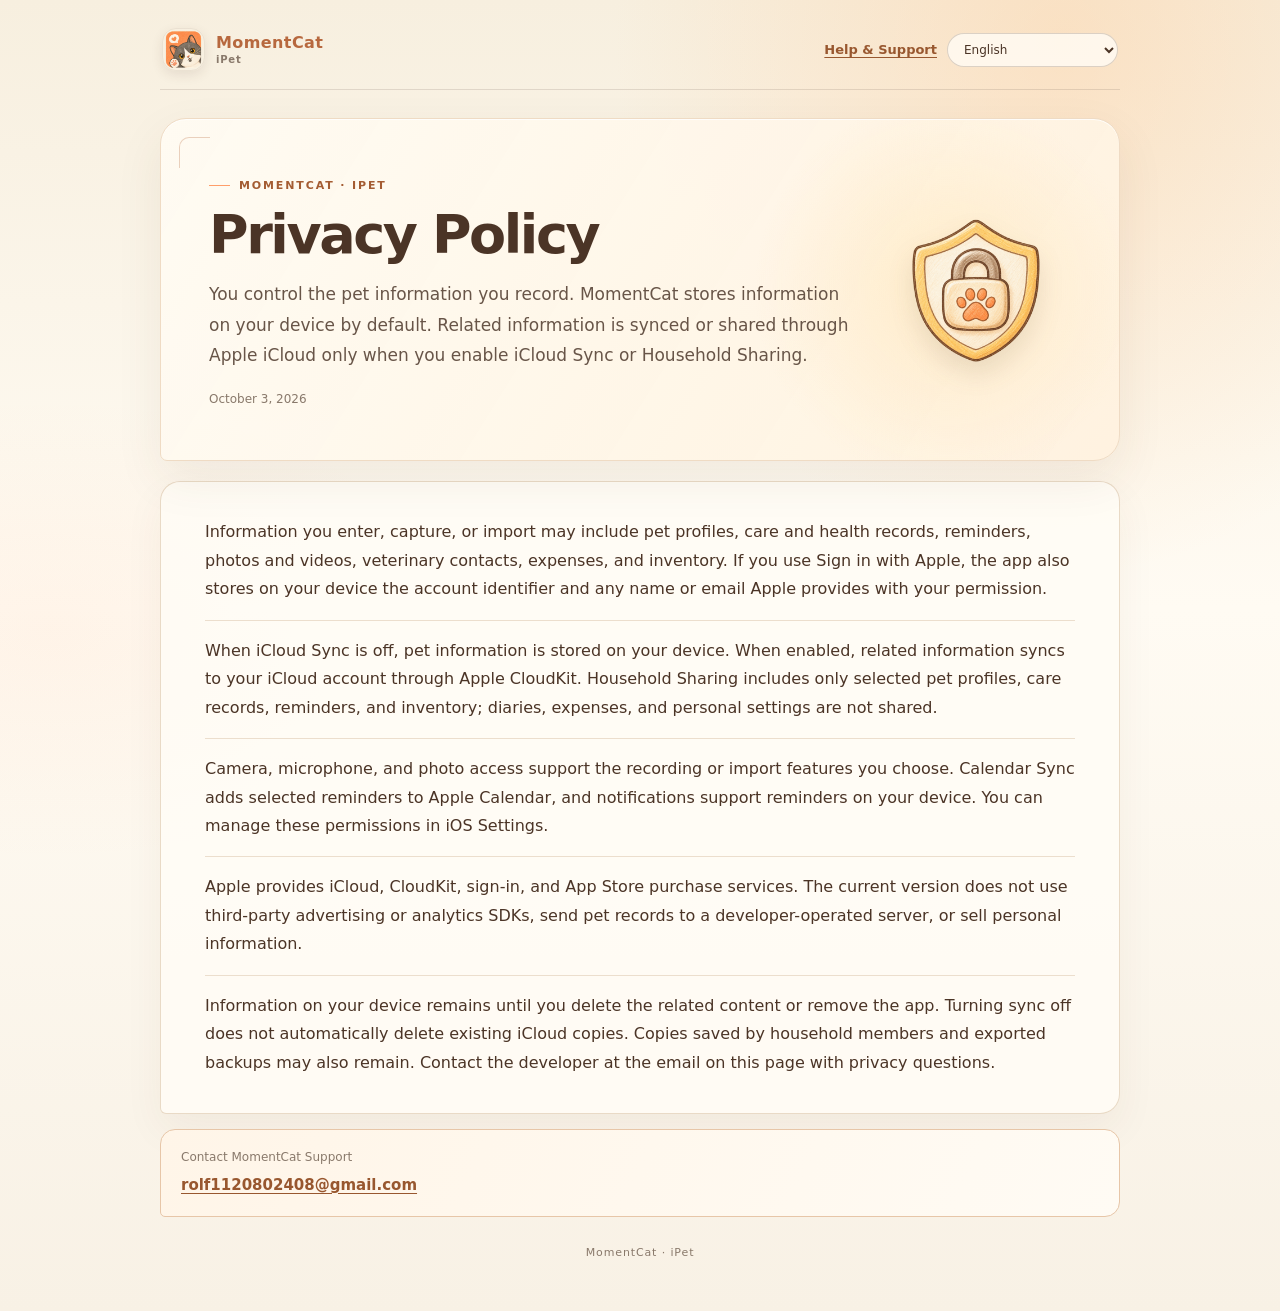
==== commit 7a1aa36a: "Add seven privacy and support locales" ====
--- a/index.html
+++ b/index.html
@@ -31,7 +31,7 @@
         <p class="eyebrow">MomentCat · iPet</p>
         <h1 id="page-title">隐私政策</h1>
         <p id="page-intro">你记录的宠物资料由你掌握。喵刻默认将资料保存在设备上；只有启用 iCloud 同步或家庭共享后，相关资料才会通过 Apple 的 iCloud 服务同步或分享。</p>
-        <time class="updated" id="updated-date" datetime="2026-10-02">2026年10月2日</time>
+        <time class="updated" id="updated-date" datetime="2026-10-03">2026年10月3日</time>
       </div>
       <img class="hero-art" src="assets/privacy-shield.png" alt="" aria-hidden="true">
     </section>
